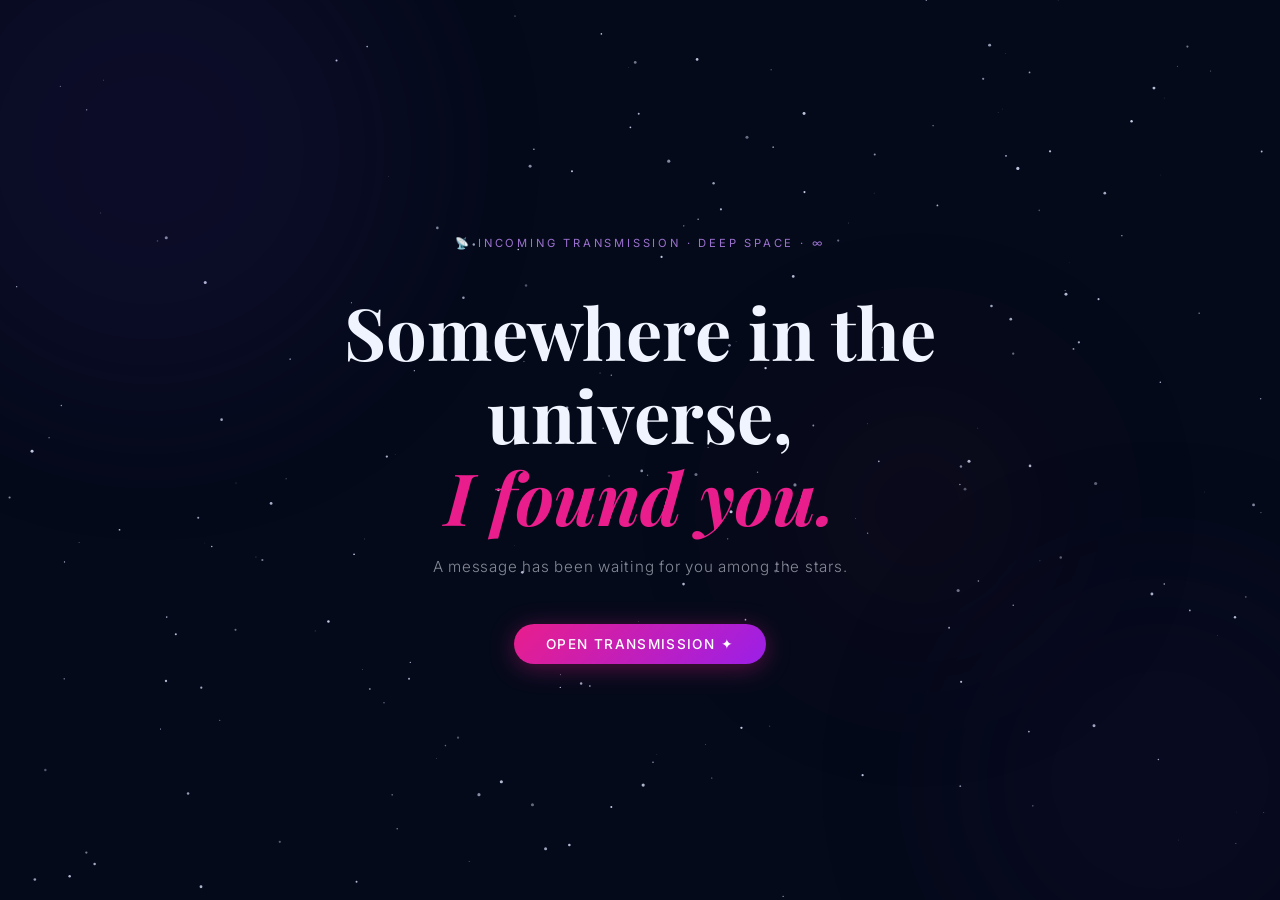
==== proposal.html @ 2d6395f8 "Introduction to proposal site" ====
<!DOCTYPE html>
<html lang="en">
<head>
<meta charset="UTF-8">
<meta name="viewport" content="width=device-width, initial-scale=1.0">
<title>A Message From The Stars</title>
<link href="https://fonts.googleapis.com/css2?family=Playfair+Display:ital,wght@0,400;0,700;1,400&family=Inter:wght@300;400;500&display=swap" rel="stylesheet">
<link rel="stylesheet" href="style.css">
</head>
<body>

<canvas id="starfield"></canvas>

<!-- Nebula blobs -->
<div class="nebula-blob" style="width:500px;height:500px;background:var(--nebula);top:-100px;left:-100px;"></div>
<div class="nebula-blob" style="width:400px;height:400px;background:#1a0d40;bottom:-80px;right:-80px;"></div>
<div class="nebula-blob" style="width:300px;height:300px;background:#3d0d2a;top:40%;left:60%;opacity:0.12;"></div>

<!-- SCREEN 1: INTRO -->
<div class="screen active" id="screen-intro">
  <p class="transmission">📡 Incoming transmission · Deep Space · ∞</p>
  <h1>Somewhere in the universe,<br><em>I found you.</em></h1>
  <p class="subtitle">A message has been waiting for you among the stars.</p>
  <div class="cta-btn">
    <button class="btn btn-primary" onclick="goTo('screen-solar')">Open Transmission ✦</button>
  </div>
</div>

<!-- SCREEN 2: SOLAR SYSTEM -->
<div class="screen" id="screen-solar">
  <p class="instruction">✦ Find the pink planet ✦</p>
  <div id="solar-system">
    <div class="sun"></div>
    <!-- Decorative orbit rings -->
    <div class="orbit-ring orbit-ring-1"></div>
    <div class="orbit-ring orbit-ring-2"></div>
    <div class="orbit-ring orbit-ring-3"></div>
    <div class="orbit-ring orbit-ring-4"></div>
    <div class="orbit-ring orbit-ring-5"></div>
    <!-- Planet groups: JS positions these via left/top -->
    <div class="planet-group" id="pg1">
      <div class="planet p1" onclick="wrongPlanet('Mercury')"></div>
      <div class="planet-label">Mercury</div>
    </div>
    <div class="planet-group" id="pg2">
      <div class="planet p2" onclick="wrongPlanet('Venus')"></div>
      <div class="planet-label">Venus</div>
    </div>
    <div class="planet-group" id="pg3">
      <div class="planet p3" onclick="wrongPlanet('Earth')"></div>
      <div class="planet-label">Earth</div>
    </div>
    <div class="planet-group" id="pg4">
      <div class="planet p4" onclick="wrongPlanet('Mars')"></div>
      <div class="planet-label">Mars</div>
    </div>
    <div class="planet-group" id="pg5">
      <div class="planet p5" onclick="revealMessage()"></div>
      <div class="planet-label" style="color:var(--rose);">✦ ?</div>
    </div>
  </div>
  <p id="planet-hint">&nbsp;</p>
</div>

<!-- SCREEN 3: MESSAGE -->
<div class="screen" id="screen-message">
  <div class="message-box">
    <p class="eyebrow">✦ Decoded Transmission · For: Edith Melissa ✦</p>
    <h2>You are my favorite star in an infinite universe.</h2>
    <p>Of all the planets, galaxies, and constellations out there — I keep finding my way back to you. You make even the ordinary moments feel like something worth orbiting.</p>
    <p>So I have one question that has been traveling across the cosmos to reach you…</p>
    <h2 style="color:var(--rose);margin-top:1.4rem;">Will you be my girlfriend? 💖</h2>
    <p class="signature">— Miguel</p>
    <p id="no-subtext" style="font-size:0.8rem;letter-spacing:0.15em;text-transform:uppercase;color:var(--rose);min-height:1.2em;margin-top:0.5rem;opacity:0;transition:opacity 0.4s ease;">&nbsp;</p>
    <div class="btn-row">
      <button class="btn btn-primary" onclick="goTo('screen-yes')">Yes, let's go! 🌙</button>
      <button class="btn btn-ghost" id="btn-no" onclick="handleNo()">No thanks</button>
    </div>
  </div>
</div>

<!-- SCREEN 4: YES -->
<div class="screen" id="screen-yes">
  <div class="heart-burst">🪐</div>
  <h2>Mission accomplished. 🎉</h2>
  <p>The stars aligned — I knew they would. Get ready for the best adventure in the known universe. More details to follow… 🌌</p>
</div>

<!-- SCREEN 5: FAREWELL -->
<div class="screen" id="screen-farewell">
  <div style="font-size:2.8rem;margin-bottom:1.5rem;">🌌</div>
  <h2 style="font-family:'Playfair Display',serif;font-size:clamp(1.6rem,4vw,2.8rem);text-align:center;line-height:1.3;max-width:520px;margin-bottom:1.2rem;">Farewell, I guess this was not meant to be.</h2>
  <p style="font-size:0.95rem;font-weight:300;color:rgba(240,244,255,0.5);text-align:center;max-width:400px;line-height:1.8;">Somewhere out there, the stars are still shining for you. Safe travels through the cosmos, Edith Melissa. 🌠</p>
  <p style="font-family:'Playfair Display',serif;font-style:italic;color:rgba(240,244,255,0.3);margin-top:2rem;font-size:0.95rem;">— Miguel</p>
</div>

<script src="proposal.js"></script>
</body>
</html>
---- style.css ----
*, *::before, *::after { box-sizing: border-box; margin: 0; padding: 0; }

:root {
  --navy: #050A1A;
  --nebula: #2D1B69;
  --rose: #E91E8C;
  --starlight: #F0F4FF;
  --gold: #FFD700;
  --soft-purple: #9B72CF;
}

html, body {
  width: 100%; height: 100%;
  background: var(--navy);
  color: var(--starlight);
  font-family: 'Inter', sans-serif;
  overflow: hidden;
}

/* ── STARFIELD ── */
#starfield {
  position: fixed; inset: 0; z-index: 0;
  pointer-events: none;
}

/* ── SCREENS ── */
.screen {
  position: fixed; inset: 0; z-index: 10;
  display: flex; flex-direction: column;
  align-items: center; justify-content: center;
  padding: 2rem;
  opacity: 0; pointer-events: none;
  transition: opacity 0.8s ease;
}
.screen.active { opacity: 1; pointer-events: all; }

/* ── SCREEN 1: Intro ── */
#screen-intro .transmission {
  font-family: 'Inter', sans-serif;
  font-size: 0.7rem;
  letter-spacing: 0.25em;
  color: var(--soft-purple);
  text-transform: uppercase;
  margin-bottom: 2.5rem;
  opacity: 0;
  animation: fadeUp 1s ease 0.5s forwards;
}
#screen-intro h1 {
  font-family: 'Playfair Display', serif;
  font-size: clamp(2.4rem, 6vw, 4.5rem);
  line-height: 1.15;
  text-align: center;
  max-width: 700px;
  opacity: 0;
  animation: fadeUp 1s ease 1s forwards;
}
#screen-intro h1 em {
  font-style: italic;
  color: var(--rose);
}
#screen-intro .subtitle {
  font-size: 0.95rem;
  font-weight: 300;
  color: rgba(240,244,255,0.55);
  margin-top: 1.2rem;
  letter-spacing: 0.05em;
  opacity: 0;
  animation: fadeUp 1s ease 1.5s forwards;
}
#screen-intro .cta-btn {
  margin-top: 3rem;
  opacity: 0;
  animation: fadeUp 1s ease 2s forwards;
}

/* ── SCREEN 2: Solar System ── */
#screen-solar {
  flex-direction: column;
  gap: 1.5rem;
}
#screen-solar .instruction {
  font-size: 0.75rem;
  letter-spacing: 0.2em;
  text-transform: uppercase;
  color: var(--soft-purple);
}
#solar-system {
  position: relative;
  width: min(520px, 90vw);
  height: min(520px, 90vw);
}
.sun {
  position: absolute;
  top: 50%; left: 50%;
  transform: translate(-50%, -50%);
  width: 52px; height: 52px;
  border-radius: 50%;
  background: radial-gradient(circle at 40% 35%, #fff8b0, var(--gold) 60%, #e05c00);
  box-shadow: 0 0 30px 10px rgba(255,200,0,0.35), 0 0 60px 20px rgba(255,150,0,0.15);
  animation: pulse-sun 3s ease-in-out infinite;
}
@keyframes pulse-sun {
  0%,100% { box-shadow: 0 0 30px 10px rgba(255,200,0,0.35), 0 0 60px 20px rgba(255,150,0,0.15); }
  50%      { box-shadow: 0 0 40px 16px rgba(255,200,0,0.55), 0 0 80px 30px rgba(255,150,0,0.25); }
}

/* Orbit rings — purely decorative, no animation */
.orbit-ring {
  position: absolute; top: 50%; left: 50%;
  border-radius: 50%;
  border: 1px solid rgba(255,255,255,0.07);
  pointer-events: none;
  transform: translate(-50%, -50%);
}
.orbit-ring-1 { width: 130px; height: 130px; }
.orbit-ring-2 { width: 200px; height: 200px; }
.orbit-ring-3 { width: 280px; height: 280px; }
.orbit-ring-4 { width: 360px; height: 360px; }
.orbit-ring-5 { width: 470px; height: 470px; }

/* Planets — absolutely positioned by JS, always clickable */
.planet {
  position: absolute;
  border-radius: 50%;
  cursor: pointer;
  transform: translate(-50%, -50%);
  transition: filter 0.2s ease, transform 0.2s ease;
}
.planet:hover {
  filter: brightness(1.5);
  transform: translate(-50%, -50%) scale(1.5);
}

/* Tooltip label */
.planet-label {
  position: absolute;
  top: calc(100% + 6px); left: 50%;
  transform: translateX(-50%);
  font-size: 0.6rem;
  letter-spacing: 0.12em;
  text-transform: uppercase;
  color: rgba(240,244,255,0.7);
  white-space: nowrap;
  pointer-events: none;
  opacity: 0;
  transition: opacity 0.2s;
}
.planet:hover + .planet-label,
.planet-group:hover .planet-label { opacity: 1; }

/* Planet group: planet + label together, positioned by JS */
.planet-group {
  position: absolute;
  transform: translate(-50%, -50%);
}
.planet-group .planet {
  position: relative;
  transform: none;
  display: block;
}
.planet-group .planet:hover {
  transform: scale(1.5);
  filter: brightness(1.5);
}
.planet-group .planet-label {
  position: absolute;
  top: calc(100% + 5px);
  left: 50%;
  transform: translateX(-50%);
}

.p1 { width: 20px; height: 20px; background: radial-gradient(circle at 35% 35%, #e8c0a0, #8B4513); }
.p2 { width: 24px; height: 24px; background: radial-gradient(circle at 35% 35%, #ffe0a0, #c8860a); }
.p3 { width: 26px; height: 26px; background: radial-gradient(circle at 35% 35%, #a0d8f0, #1a6fa8); box-shadow: 0 0 8px 2px rgba(100,180,255,0.3); }
.p4 { width: 22px; height: 22px; background: radial-gradient(circle at 35% 35%, #ffb0a0, #c0392b); }
.p5 { width: 32px; height: 32px; background: radial-gradient(circle at 35% 35%, #f5deb3, var(--rose)); box-shadow: 0 0 14px 4px rgba(233,30,140,0.4); }

/* ── SCREEN 3: Message ── */
#screen-message .message-box {
  max-width: 560px;
  text-align: center;
}
#screen-message .eyebrow {
  font-size: 0.68rem;
  letter-spacing: 0.25em;
  text-transform: uppercase;
  color: var(--rose);
  margin-bottom: 1.8rem;
}
#screen-message h2 {
  font-family: 'Playfair Display', serif;
  font-size: clamp(1.8rem, 4vw, 3rem);
  line-height: 1.2;
  margin-bottom: 1.6rem;
}
#screen-message p {
  font-size: 1rem;
  font-weight: 300;
  line-height: 1.8;
  color: rgba(240,244,255,0.78);
  margin-bottom: 1rem;
}
#screen-message .signature {
  font-family: 'Playfair Display', serif;
  font-style: italic;
  font-size: 1.1rem;
  color: var(--gold);
  margin-top: 1.6rem;
}
#screen-message .btn-row {
  display: flex; gap: 1rem; justify-content: center;
  margin-top: 2.5rem;
  flex-wrap: wrap;
}

/* ── SCREEN 4: YES ── */
#screen-yes h2 {
  font-family: 'Playfair Display', serif;
  font-size: clamp(2rem, 5vw, 3.5rem);
  text-align: center;
  line-height: 1.2;
  margin-bottom: 1rem;
}
#screen-yes p {
  font-size: 1rem; font-weight: 300;
  color: rgba(240,244,255,0.7);
  text-align: center; max-width: 420px;
  line-height: 1.7;
}
#screen-yes .heart-burst {
  font-size: 3rem; margin-bottom: 1.5rem;
  animation: heartbeat 1s ease-in-out infinite;
}
@keyframes heartbeat {
  0%,100% { transform: scale(1); }
  50% { transform: scale(1.2); }
}

/* ── SHARED BUTTON ── */
.btn {
  display: inline-block;
  padding: 0.75rem 2rem;
  border-radius: 50px;
  font-family: 'Inter', sans-serif;
  font-size: 0.85rem;
  font-weight: 500;
  letter-spacing: 0.1em;
  text-transform: uppercase;
  cursor: pointer;
  border: none;
  transition: transform 0.15s ease, box-shadow 0.15s ease;
}
.btn:hover { transform: translateY(-2px); }
.btn-primary {
  background: linear-gradient(135deg, var(--rose), #9B1FE8);
  color: #fff;
  box-shadow: 0 4px 24px rgba(233,30,140,0.35);
}
.btn-primary:hover { box-shadow: 0 8px 32px rgba(233,30,140,0.55); }
.btn-ghost {
  background: transparent;
  color: rgba(240,244,255,0.5);
  border: 1px solid rgba(240,244,255,0.2);
}
.btn-ghost:hover {
  color: var(--starlight);
  border-color: rgba(240,244,255,0.5);
  transform: none;
}
/* The No button runs away */
#btn-no {
  position: relative;
  transition: none;
}

/* ── SHOOTING STAR ── */
.shooting-star {
  position: fixed;
  width: 2px; height: 2px;
  background: white;
  border-radius: 50%;
  pointer-events: none;
  z-index: 5;
}

/* ── NEBULA BG ── */
.nebula-blob {
  position: fixed;
  border-radius: 50%;
  filter: blur(80px);
  pointer-events: none;
  z-index: 1;
  opacity: 0.18;
}

@keyframes fadeUp {
  from { opacity: 0; transform: translateY(18px); }
  to   { opacity: 1; transform: translateY(0); }
}

/* planet tooltip */
#planet-hint {
  font-size: 0.78rem;
  color: rgba(240,244,255,0.4);
  letter-spacing: 0.05em;
  min-height: 1.4em;
  text-align: center;
  transition: opacity 0.3s;
}

@keyframes floatUp {
  from { transform: translateY(0) rotate(0deg); opacity: 1; }
  to   { transform: translateY(-110vh) rotate(var(--float-rot, 180deg)); opacity: 0; }
}

@keyframes shakeBox {
  0%   { transform: translateX(0); }
  20%  { transform: translateX(-8px); }
  40%  { transform: translateX(8px); }
  60%  { transform: translateX(-5px); }
  80%  { transform: translateX(5px); }
  100% { transform: translateX(0); }
}
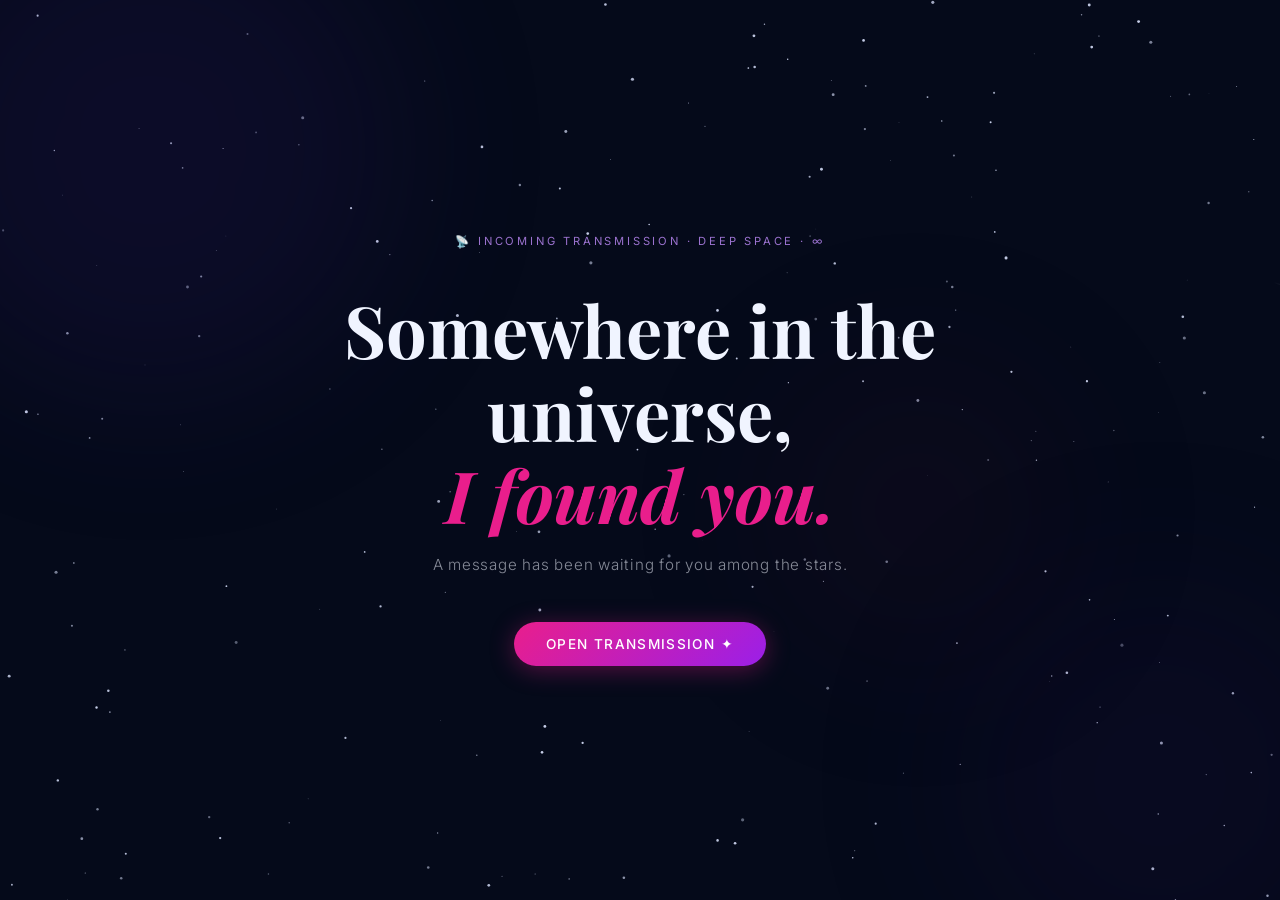
==== commit d6c38abb: "fix iphone support" ====
--- a/proposal.html
+++ b/proposal.html
@@ -2,7 +2,7 @@
 <html lang="en">
 <head>
 <meta charset="UTF-8">
-<meta name="viewport" content="width=device-width, initial-scale=1.0">
+<meta name="viewport" content="width=device-width, initial-scale=1.0, viewport-fit=cover">
 <title>A Message From The Stars</title>
 <link href="https://fonts.googleapis.com/css2?family=Playfair+Display:ital,wght@0,400;0,700;1,400&family=Inter:wght@300;400;500&display=swap" rel="stylesheet">
 <link rel="stylesheet" href="style.css">
--- a/style.css
+++ b/style.css
@@ -1,4 +1,4 @@
-*, *::before, *::after { box-sizing: border-box; margin: 0; padding: 0; }
+*, *::before, *::after { box-sizing: border-box; margin: 0; padding: 0; -webkit-tap-highlight-color: transparent; }
 
 :root {
   --navy: #050A1A;
@@ -9,8 +9,14 @@
   --soft-purple: #9B72CF;
 }
 
-html, body {
+html {
+  height: 100%;
+  height: 100dvh;
+}
+
+body {
   width: 100%; height: 100%;
+  min-height: -webkit-fill-available;
   background: var(--navy);
   color: var(--starlight);
   font-family: 'Inter', sans-serif;
@@ -29,8 +35,12 @@
   display: flex; flex-direction: column;
   align-items: center; justify-content: center;
   padding: 2rem;
+  padding-top: max(2rem, env(safe-area-inset-top));
+  padding-bottom: max(2rem, env(safe-area-inset-bottom));
   opacity: 0; pointer-events: none;
   transition: opacity 0.8s ease;
+  overflow-y: auto;
+  -webkit-overflow-scrolling: touch;
 }
 .screen.active { opacity: 1; pointer-events: all; }
 
@@ -86,8 +96,8 @@
 }
 #solar-system {
   position: relative;
-  width: min(520px, 90vw);
-  height: min(520px, 90vw);
+  width: min(520px, 90vw, 70vh);
+  height: min(520px, 90vw, 70vh);
 }
 .sun {
   position: absolute;
@@ -112,11 +122,11 @@
   pointer-events: none;
   transform: translate(-50%, -50%);
 }
-.orbit-ring-1 { width: 130px; height: 130px; }
-.orbit-ring-2 { width: 200px; height: 200px; }
-.orbit-ring-3 { width: 280px; height: 280px; }
-.orbit-ring-4 { width: 360px; height: 360px; }
-.orbit-ring-5 { width: 470px; height: 470px; }
+.orbit-ring-1 { width: 25%;    height: 25%; }
+.orbit-ring-2 { width: 38.5%;  height: 38.5%; }
+.orbit-ring-3 { width: 53.9%;  height: 53.9%; }
+.orbit-ring-4 { width: 69.2%;  height: 69.2%; }
+.orbit-ring-5 { width: 90.4%;  height: 90.4%; }
 
 /* Planets — absolutely positioned by JS, always clickable */
 .planet {
@@ -248,6 +258,8 @@
   text-transform: uppercase;
   cursor: pointer;
   border: none;
+  min-height: 44px;
+  touch-action: manipulation;
   transition: transform 0.15s ease, box-shadow 0.15s ease;
 }
 .btn:hover { transform: translateY(-2px); }
@@ -321,3 +333,34 @@
   80%  { transform: translateX(5px); }
   100% { transform: translateX(0); }
 }
+
+/* ── TOUCH / MOBILE ── */
+
+/* Always show planet labels on touch devices (no hover available) */
+@media (hover: none) {
+  .planet-group .planet-label { opacity: 1; }
+
+  /* Extend tap area around each planet without changing its visual size */
+  .planet-group .planet::after {
+    content: '';
+    position: absolute;
+    inset: -12px;
+    border-radius: 50%;
+  }
+}
+
+/* Tighten vertical spacing on short screens (e.g. phone landscape) */
+@media (max-height: 680px) {
+  .screen {
+    padding: 1rem;
+    padding-top: max(1rem, env(safe-area-inset-top));
+    padding-bottom: max(1rem, env(safe-area-inset-bottom));
+    justify-content: flex-start;
+  }
+  #screen-intro .transmission { margin-bottom: 1.2rem; }
+  #screen-solar { gap: 0.75rem; }
+  #screen-message h2 { margin-bottom: 0.8rem; }
+  #screen-message p { margin-bottom: 0.5rem; line-height: 1.6; }
+  #screen-message .signature { margin-top: 0.8rem; }
+  #screen-message .btn-row { margin-top: 1.2rem; }
+}
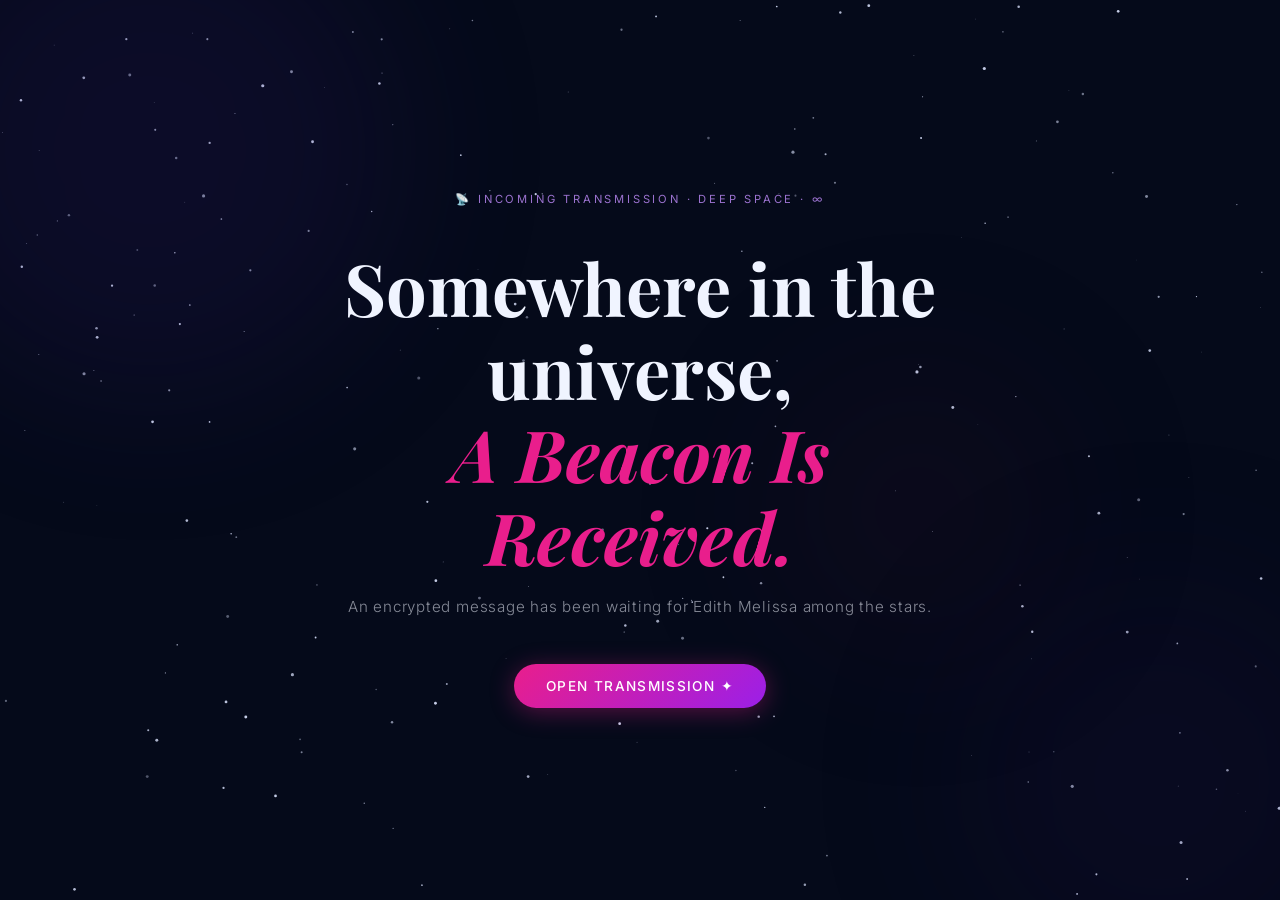
==== commit e8f36e4f: "Personalize the message" ====
--- a/proposal.html
+++ b/proposal.html
@@ -19,8 +19,8 @@
 <!-- SCREEN 1: INTRO -->
 <div class="screen active" id="screen-intro">
   <p class="transmission">📡 Incoming transmission · Deep Space · ∞</p>
-  <h1>Somewhere in the universe,<br><em>I found you.</em></h1>
-  <p class="subtitle">A message has been waiting for you among the stars.</p>
+  <h1>Somewhere in the universe,<br><em>A Beacon Is Received.</em></h1>
+  <p class="subtitle">An encrypted message has been waiting for Edith Melissa among the stars.</p>
   <div class="cta-btn">
     <button class="btn btn-primary" onclick="goTo('screen-solar')">Open Transmission ✦</button>
   </div>
@@ -66,14 +66,15 @@
 <div class="screen" id="screen-message">
   <div class="message-box">
     <p class="eyebrow">✦ Decoded Transmission · For: Edith Melissa ✦</p>
-    <h2>You are my favorite star in an infinite universe.</h2>
-    <p>Of all the planets, galaxies, and constellations out there — I keep finding my way back to you. You make even the ordinary moments feel like something worth orbiting.</p>
-    <p>So I have one question that has been traveling across the cosmos to reach you…</p>
+    <h2>To my favorite Estrella in the universe</h2>
+    <p>Every moment with you is joyful -- From getting to know you during scenic picnics to the LA adventure making new friends.</p>
+    <p>Being with you feels so natural. I enjoy our late night blabbering of pure jibberish. I feel comfortable being goofy around you. Being with you makes me so happy :D</p>
+    <p>So I have one question that's been on my mind…</p>
     <h2 style="color:var(--rose);margin-top:1.4rem;">Will you be my girlfriend? 💖</h2>
     <p class="signature">— Miguel</p>
     <p id="no-subtext" style="font-size:0.8rem;letter-spacing:0.15em;text-transform:uppercase;color:var(--rose);min-height:1.2em;margin-top:0.5rem;opacity:0;transition:opacity 0.4s ease;">&nbsp;</p>
     <div class="btn-row">
-      <button class="btn btn-primary" onclick="goTo('screen-yes')">Yes, let's go! 🌙</button>
+      <button class="btn btn-primary" onclick="goTo('screen-yes')">Yes, let's go! 🌟</button>
       <button class="btn btn-ghost" id="btn-no" onclick="handleNo()">No thanks</button>
     </div>
   </div>
@@ -82,8 +83,16 @@
 <!-- SCREEN 4: YES -->
 <div class="screen" id="screen-yes">
   <div class="heart-burst">🪐</div>
-  <h2>Mission accomplished. 🎉</h2>
-  <p>The stars aligned — I knew they would. Get ready for the best adventure in the known universe. More details to follow… 🌌</p>
+  <h2>Hooray! 🎉</h2>
+  <p>Get ready for an exciting journey in our lives as we explore the edge of the universe together! 🌌</p>
+  <br><br>
+  <p>To the unstoppable avalanches we'll snowboard down 🏔️</p>
+  <p>The eruptive volcanoes we'll dive into 🌋</p>
+  <p>The howling sandstorms we'll scour through 🏜️</p>
+  <p>The erratic tornado we'll conquer 🌪️</p>
+  <p>The towering tsunami we'll be surfing in 🌊</p>
+  <br><br>
+  <p>This grand venture of life is one I want to tackle with you.</p>
 </div>
 
 <!-- SCREEN 5: FAREWELL -->
